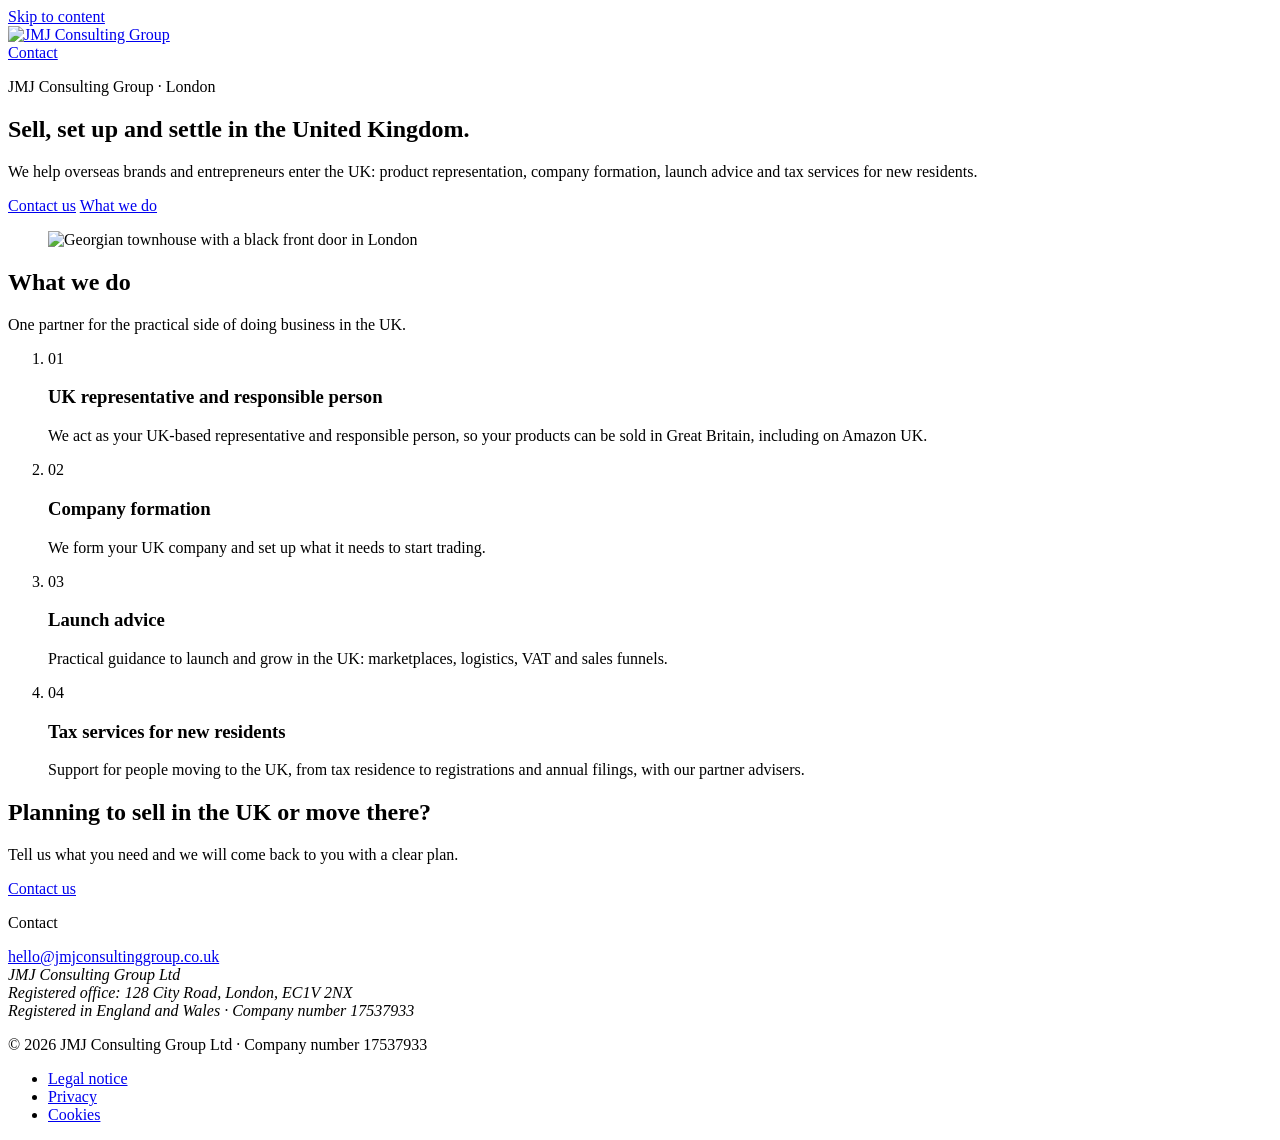
==== index.html @ a65dd3a4 "Add files via upload" ====
<!doctype html>
<html lang="en-GB">
<head>
<meta charset="utf-8">
<meta name="viewport" content="width=device-width, initial-scale=1">
<title>JMJ Consulting Group · Sell, set up and settle in the UK</title>
<meta name="description" content="JMJ Consulting Group helps overseas brands and entrepreneurs enter the UK: product representation, company formation, launch advice and tax services for new residents.">
<meta property="og:title" content="JMJ Consulting Group">
<meta property="og:description" content="Sell, set up and settle in the United Kingdom.">
<meta property="og:type" content="website">
<meta property="og:url" content="https://jmjconsultinggroup.co.uk/">
<meta property="og:image" content="https://jmjconsultinggroup.co.uk/assets/img/hero-consulting-1400.webp">
<meta name="theme-color" content="#F6F3EE">
<link rel="canonical" href="https://jmjconsultinggroup.co.uk/">
<link rel="icon" href="assets/img/favicon.svg" type="image/svg+xml">
<link rel="preload" href="assets/fonts/newsreader-400.woff2" as="font" type="font/woff2" crossorigin>
<link rel="stylesheet" href="assets/site.css">
</head>
<body>
<a class="skip" href="#main">Skip to content</a>

<header class="site-header">
  <div class="wrap">
    <a class="brand" href="./" aria-label="JMJ Consulting Group Ltd, home"><img src="assets/img/logo.svg" alt="JMJ Consulting Group" width="996" height="275"></a>
    <nav class="nav" aria-label="Main"><a href="#contact">Contact</a></nav>
  </div>
</header>

<main id="main">
  <section class="hero">
    <div class="wrap">
      <div>
        <p class="eyebrow">JMJ Consulting Group · London</p>
        <h1>Sell, set up and settle in the United Kingdom.</h1>
        <p class="lead">We help overseas brands and entrepreneurs enter the UK: product representation, company formation, launch advice and tax services for new residents.</p>
        <div class="actions">
          <a class="btn" href="mailto:hello@jmjconsultinggroup.co.uk">Contact us</a>
          <a class="link-quiet" href="#what">What we do</a>
        </div>
      </div>
      <figure>
        <img src="assets/img/hero-consulting-1400.webp" srcset="assets/img/hero-consulting-800.webp 800w, assets/img/hero-consulting-1400.webp 1400w" sizes="(min-width:56rem) 45vw, 100vw" width="1400" height="1120" alt="Georgian townhouse with a black front door in London" fetchpriority="high">
      </figure>
    </div>
  </section>

  <section class="section" id="what" aria-labelledby="h-what">
    <div class="wrap split">
      <header>
        <h2 id="h-what">What we do</h2>
        <p>One partner for the practical side of doing business in the UK.</p>
      </header>
      <ol class="services">
        <li><span class="num" aria-hidden="true">01</span><h3>UK representative and responsible person</h3><p>We act as your UK-based representative and responsible person, so your products can be sold in Great Britain, including on Amazon UK.</p></li>
        <li><span class="num" aria-hidden="true">02</span><h3>Company formation</h3><p>We form your UK company and set up what it needs to start trading.</p></li>
        <li><span class="num" aria-hidden="true">03</span><h3>Launch advice</h3><p>Practical guidance to launch and grow in the UK: marketplaces, logistics, VAT and sales funnels.</p></li>
        <li><span class="num" aria-hidden="true">04</span><h3>Tax services for new residents</h3><p>Support for people moving to the UK, from tax residence to registrations and annual filings, with our partner advisers.</p></li>
      </ol>
    </div>
  </section>

  <section class="section statement" aria-labelledby="h-st">
    <div class="wrap">
      <div>
        <h2 id="h-st">Planning to sell in the UK or move there?</h2>
        <p>Tell us what you need and we will come back to you with a clear plan.</p>
      </div>
      <div><a class="btn" href="mailto:hello@jmjconsultinggroup.co.uk?subject=Enquiry">Contact us</a></div>
    </div>
  </section>
</main>

<footer class="site-footer" id="contact">
  <div class="wrap">
    <div class="top">
      <div>
        <p class="eyebrow">Contact</p>
        <a class="mail" href="mailto:hello@jmjconsultinggroup.co.uk">hello@jmjconsultinggroup.co.uk</a>
      </div>
      <address class="address">JMJ Consulting Group Ltd<br>Registered office: 128 City Road, London, EC1V 2NX<br>Registered in England and Wales · Company number 17537933</address>
    </div>
    <div class="legal">
      <p>© 2026 JMJ Consulting Group Ltd · Company number 17537933</p>
      <ul>
        <li><a href="legal-notice.html">Legal notice</a></li>
        <li><a href="privacy.html">Privacy</a></li>
        <li><a href="cookies.html">Cookies</a></li>
      </ul>
    </div>
  </div>
</footer>
</body>
</html>
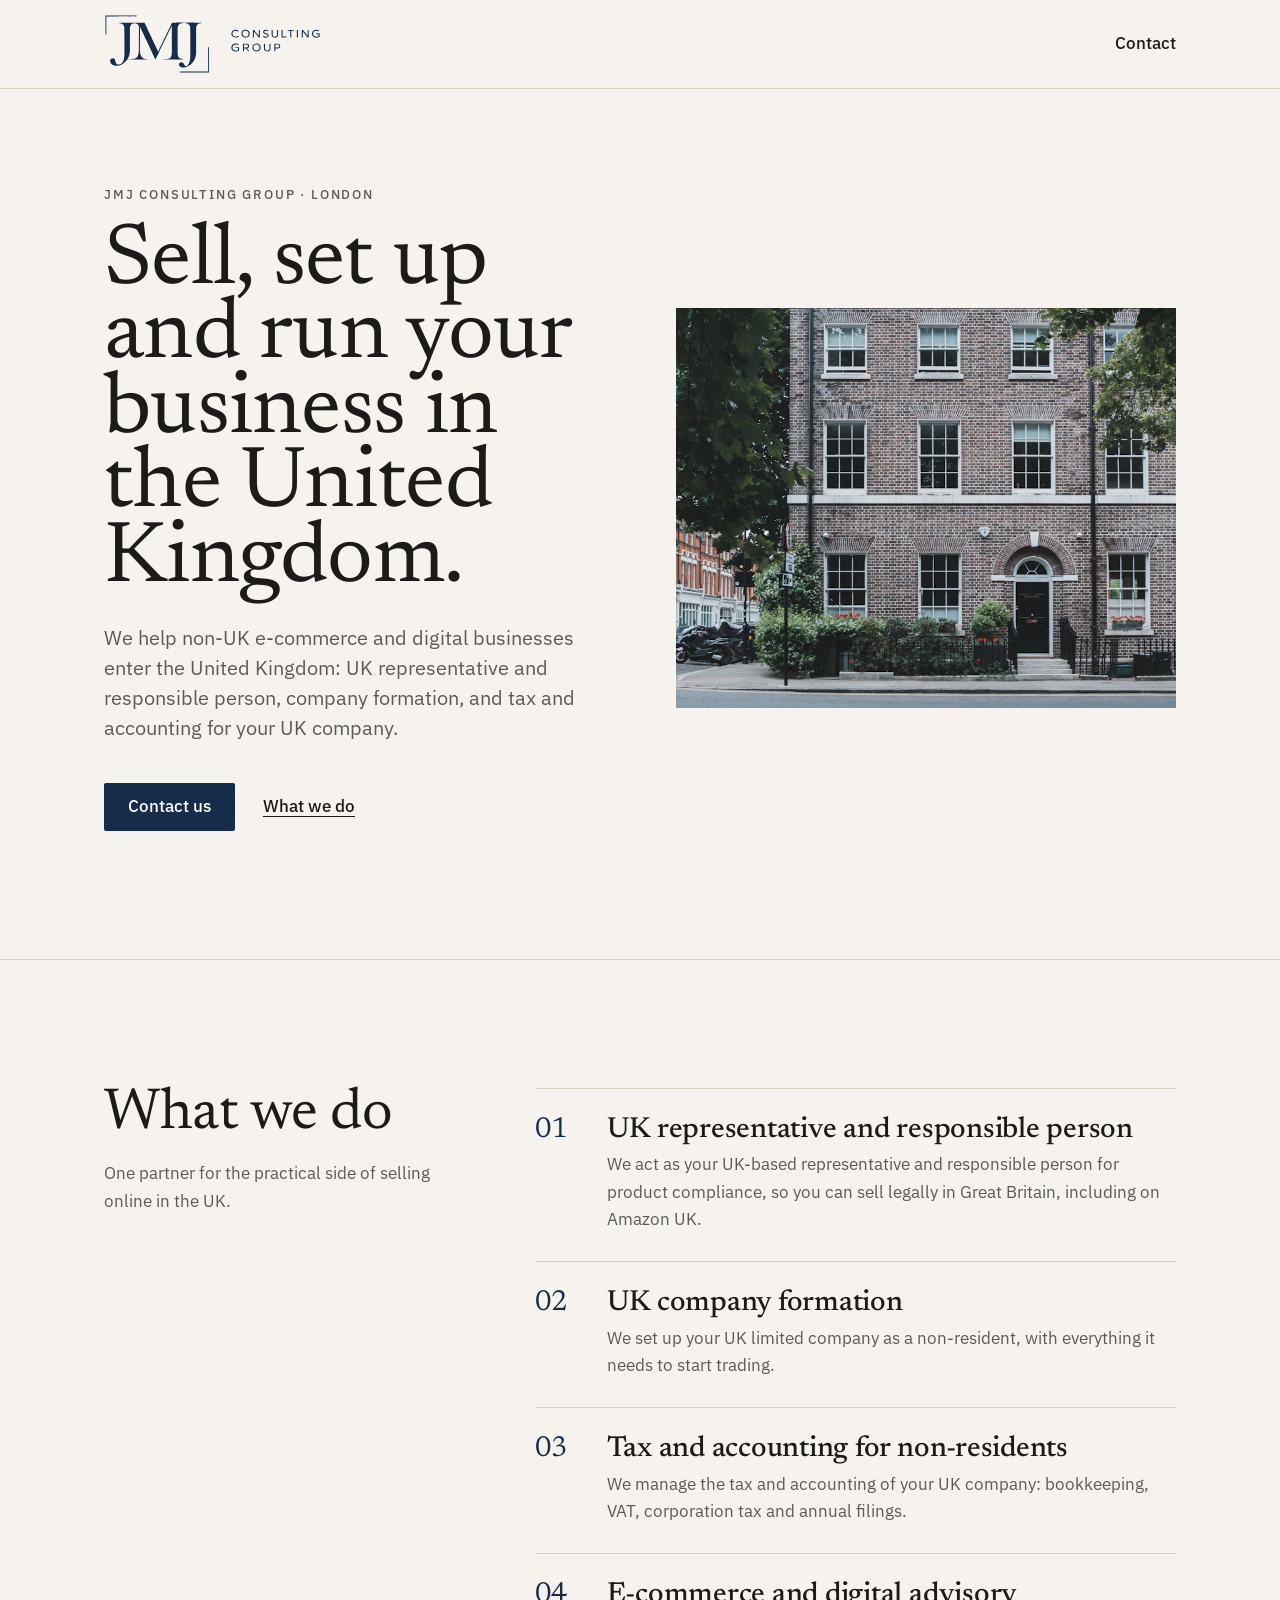
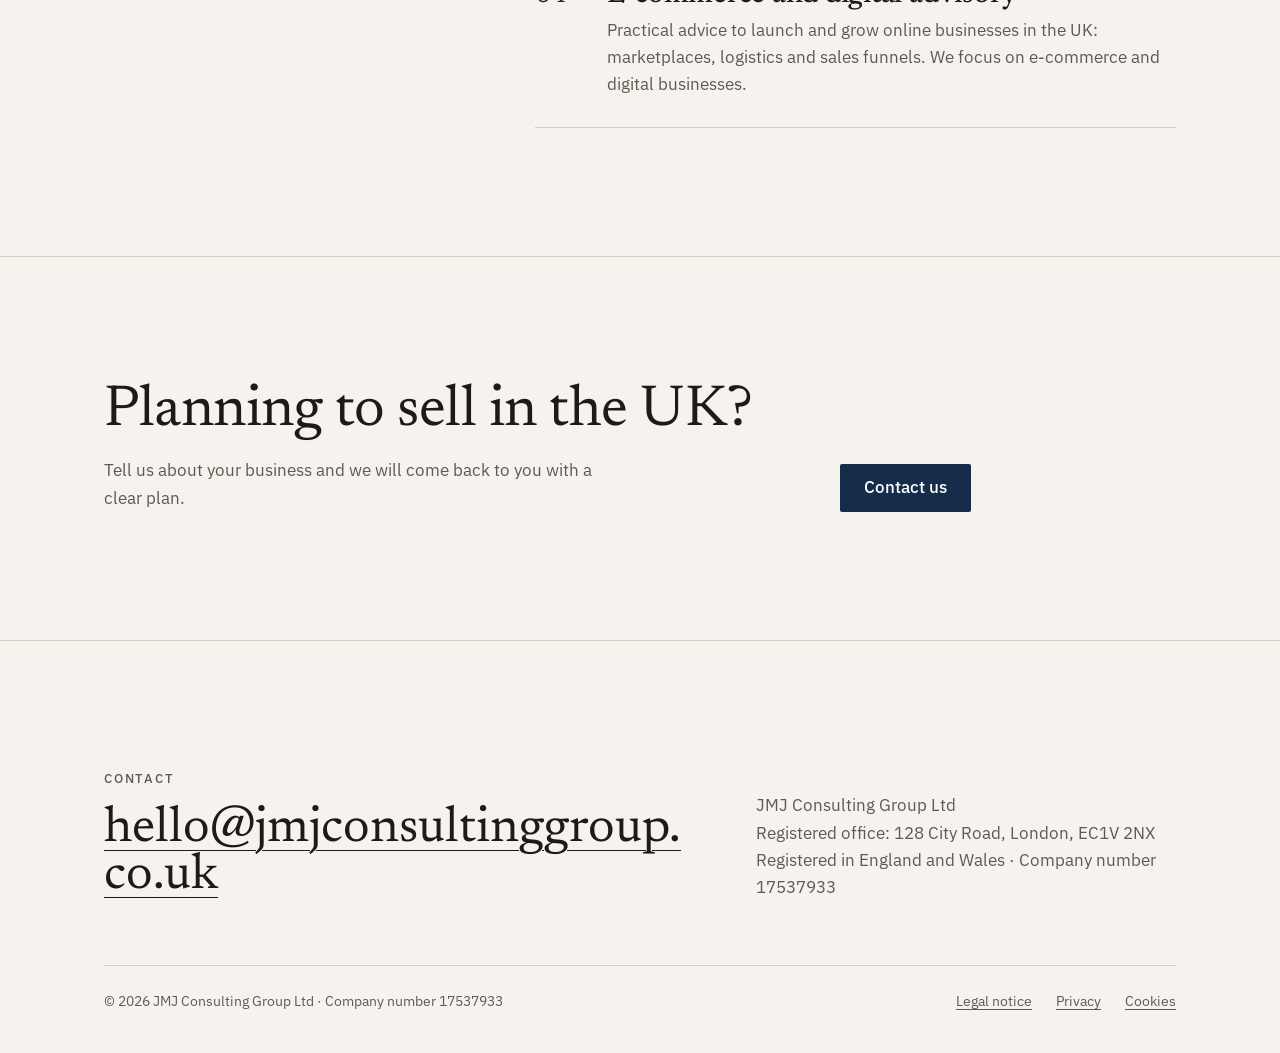
==== commit 3d97d8e4: "Add files via upload" ====
--- a/index.html
+++ b/index.html
@@ -3,10 +3,10 @@
 <head>
 <meta charset="utf-8">
 <meta name="viewport" content="width=device-width, initial-scale=1">
-<title>JMJ Consulting Group · Sell, set up and settle in the UK</title>
-<meta name="description" content="JMJ Consulting Group helps overseas brands and entrepreneurs enter the UK: product representation, company formation, launch advice and tax services for new residents.">
+<title>JMJ Consulting Group · Sell, set up and run your business in the UK</title>
+<meta name="description" content="JMJ Consulting Group helps non-UK e-commerce and digital businesses enter the United Kingdom: UK representative and responsible person, company formation, and tax and accounting for your UK company.">
 <meta property="og:title" content="JMJ Consulting Group">
-<meta property="og:description" content="Sell, set up and settle in the United Kingdom.">
+<meta property="og:description" content="Sell, set up and run your business in the United Kingdom.">
 <meta property="og:type" content="website">
 <meta property="og:url" content="https://jmjconsultinggroup.co.uk/">
 <meta property="og:image" content="https://jmjconsultinggroup.co.uk/assets/img/hero-consulting-1400.webp">
@@ -31,8 +31,8 @@
     <div class="wrap">
       <div>
         <p class="eyebrow">JMJ Consulting Group · London</p>
-        <h1>Sell, set up and settle in the United Kingdom.</h1>
-        <p class="lead">We help overseas brands and entrepreneurs enter the UK: product representation, company formation, launch advice and tax services for new residents.</p>
+        <h1>Sell, set up and run your business in the United Kingdom.</h1>
+        <p class="lead">We help non-UK e-commerce and digital businesses enter the United Kingdom: UK representative and responsible person, company formation, and tax and accounting for your UK company.</p>
         <div class="actions">
           <a class="btn" href="mailto:hello@jmjconsultinggroup.co.uk">Contact us</a>
           <a class="link-quiet" href="#what">What we do</a>
@@ -48,13 +48,13 @@
     <div class="wrap split">
       <header>
         <h2 id="h-what">What we do</h2>
-        <p>One partner for the practical side of doing business in the UK.</p>
+        <p>One partner for the practical side of selling online in the UK.</p>
       </header>
       <ol class="services">
-        <li><span class="num" aria-hidden="true">01</span><h3>UK representative and responsible person</h3><p>We act as your UK-based representative and responsible person, so your products can be sold in Great Britain, including on Amazon UK.</p></li>
-        <li><span class="num" aria-hidden="true">02</span><h3>Company formation</h3><p>We form your UK company and set up what it needs to start trading.</p></li>
-        <li><span class="num" aria-hidden="true">03</span><h3>Launch advice</h3><p>Practical guidance to launch and grow in the UK: marketplaces, logistics, VAT and sales funnels.</p></li>
-        <li><span class="num" aria-hidden="true">04</span><h3>Tax services for new residents</h3><p>Support for people moving to the UK, from tax residence to registrations and annual filings, with our partner advisers.</p></li>
+        <li><span class="num" aria-hidden="true">01</span><h3>UK representative and responsible person</h3><p>We act as your UK-based representative and responsible person for product compliance, so you can sell legally in Great Britain, including on Amazon UK.</p></li>
+        <li><span class="num" aria-hidden="true">02</span><h3>UK company formation</h3><p>We set up your UK limited company as a non-resident, with everything it needs to start trading.</p></li>
+        <li><span class="num" aria-hidden="true">03</span><h3>Tax and accounting for non-residents</h3><p>We manage the tax and accounting of your UK company: bookkeeping, VAT, corporation tax and annual filings.</p></li>
+        <li><span class="num" aria-hidden="true">04</span><h3>E-commerce and digital advisory</h3><p>Practical advice to launch and grow online businesses in the UK: marketplaces, logistics and sales funnels. We focus on e-commerce and digital businesses.</p></li>
       </ol>
     </div>
   </section>
@@ -62,8 +62,8 @@
   <section class="section statement" aria-labelledby="h-st">
     <div class="wrap">
       <div>
-        <h2 id="h-st">Planning to sell in the UK or move there?</h2>
-        <p>Tell us what you need and we will come back to you with a clear plan.</p>
+        <h2 id="h-st">Planning to sell in the UK?</h2>
+        <p>Tell us about your business and we will come back to you with a clear plan.</p>
       </div>
       <div><a class="btn" href="mailto:hello@jmjconsultinggroup.co.uk?subject=Enquiry">Contact us</a></div>
     </div>
--- a/assets/site.css
+++ b/assets/site.css
@@ -0,0 +1,103 @@
+/* JMJ · sistema común (ver WEBS/JMJ/DESIGN.md). Solo cambia --accent por web. */
+@font-face{font-family:"Newsreader";src:url(fonts/newsreader-400.woff2) format("woff2");font-weight:400;font-style:normal;font-display:swap}
+@font-face{font-family:"Newsreader";src:url(fonts/newsreader-500.woff2) format("woff2");font-weight:500;font-style:normal;font-display:swap}
+@font-face{font-family:"Newsreader";src:url(fonts/newsreader-400-italic.woff2) format("woff2");font-weight:400;font-style:italic;font-display:swap}
+@font-face{font-family:"IBM Plex Sans";src:url(fonts/plex-sans-400.woff2) format("woff2");font-weight:400;font-style:normal;font-display:swap}
+@font-face{font-family:"IBM Plex Sans";src:url(fonts/plex-sans-500.woff2) format("woff2");font-weight:500;font-style:normal;font-display:swap}
+
+:root{
+  --paper:#F6F3EE; --paper-2:#EDE8E0; --ink:#1C1B19; --ink-muted:#5E5A53; --line:#D9D1C4;
+  --accent:#152C4B; --accent-hover:#0F2139; --accent-ink:#FFFFFF;
+  --serif:"Newsreader",Georgia,"Times New Roman",serif;
+  --sans:"IBM Plex Sans",system-ui,-apple-system,"Segoe UI",Roboto,sans-serif;
+  --wrap:72rem; --gutter:clamp(1.25rem,4vw,2.5rem); --section:clamp(4rem,2rem + 8vw,8rem);
+}
+*,*::before,*::after{box-sizing:border-box}
+html{-webkit-text-size-adjust:100%;text-size-adjust:100%}
+body{margin:0;background:var(--paper);color:var(--ink);font-family:var(--sans);font-size:1.0625rem;line-height:1.6;font-size-adjust:from-font}
+img{display:block;max-width:100%;height:auto}
+a{color:var(--accent);text-decoration-thickness:1px;text-underline-offset:.22em}
+a:hover{text-decoration-thickness:2px}
+:focus-visible{outline:2px solid var(--ink);outline-offset:3px}
+.wrap{max-width:var(--wrap);margin-inline:auto;padding-inline:var(--gutter)}
+.skip{position:absolute;left:-9999px}
+.skip:focus{left:1rem;top:1rem;z-index:10;background:var(--ink);color:var(--paper);padding:.5rem 1rem}
+
+h1,h2,h3{font-family:var(--serif);font-weight:400;line-height:1.1;letter-spacing:-.01em;margin:0;text-wrap:balance}
+h1{font-size:clamp(2.5rem,1.6rem + 3.6vw,4.5rem);line-height:1.04}
+h2{font-size:clamp(2rem,1.5rem + 2vw,3rem)}
+h3{font-size:1.5rem;line-height:1.2;font-weight:500}
+p{margin:0;text-wrap:pretty}
+em{font-family:var(--serif);font-style:italic}
+.eyebrow{font-size:.8125rem;font-weight:500;letter-spacing:.14em;text-transform:uppercase;color:var(--ink-muted)}
+.lead{font-size:1.25rem;line-height:1.5;color:var(--ink-muted);max-width:34rem}
+
+/* Cabecera */
+.site-header{border-bottom:1px solid var(--line)}
+.site-header .wrap{display:flex;align-items:center;justify-content:space-between;gap:1rem;min-height:5.5rem}
+.brand{display:inline-flex}
+.brand img{height:3rem;width:auto}
+@media (min-width:48rem){.brand img{height:3.75rem}}
+.nav a{color:var(--ink);font-weight:500;text-decoration:none}
+.nav a:hover{text-decoration:underline}
+
+/* Portada */
+.hero{padding-block:clamp(3rem,2rem + 5vw,6rem) var(--section)}
+.hero .wrap{display:grid;gap:3rem;align-items:center}
+.hero h1{margin-top:1.25rem}
+.hero .lead{margin-top:1.5rem}
+.hero figure{margin:0}
+.hero figure img{width:100%;aspect-ratio:5/4;object-fit:cover;filter:saturate(.9)}
+@media (min-width:56rem){.hero .wrap{grid-template-columns:1fr 1fr;gap:4.5rem}}
+.actions{display:flex;flex-wrap:wrap;align-items:center;gap:1rem 1.75rem;margin-top:2.5rem}
+.btn{display:inline-flex;align-items:center;min-height:3rem;padding:0 1.5rem;border-radius:2px;background:var(--accent);color:var(--accent-ink);font-weight:500;text-decoration:none}
+.btn:hover{background:var(--accent-hover)}
+.link-quiet{color:var(--ink);font-weight:500}
+
+/* Secciones */
+.section{padding-block:var(--section);border-top:1px solid var(--line)}
+.split{display:grid;gap:2.5rem}
+@media (min-width:56rem){.split{grid-template-columns:4fr 7fr;gap:4rem}}
+.split > header p{margin-top:1.25rem;color:var(--ink-muted);max-width:24rem}
+.services{list-style:none;margin:0;padding:0}
+.services li{display:grid;grid-template-columns:3.5rem 1fr;gap:.375rem 1rem;padding-block:1.75rem;border-top:1px solid var(--line)}
+.services li:last-child{border-bottom:1px solid var(--line)}
+.services .num{grid-row:span 2;font-family:var(--serif);font-size:1.5rem;line-height:1.2;color:var(--accent)}
+.services p{color:var(--ink-muted);max-width:36rem}
+
+.band{background:var(--paper-2)}
+.brands{display:grid;gap:1px;margin-top:3rem;background:var(--line);border:1px solid var(--line)}
+@media (min-width:48rem){.brands{grid-template-columns:1fr 1fr}}
+.brand-item{display:flex;flex-direction:column;gap:1rem;padding:clamp(1.75rem,1rem + 3vw,3rem);background:var(--paper);color:var(--ink);text-decoration:none}
+.brand-item:hover .go{text-decoration:underline}
+.brand-item p{color:var(--ink-muted);max-width:28rem}
+.brand-item .go{margin-top:auto;padding-top:1rem;color:var(--accent);font-weight:500}
+.wm{font-size:1.75rem;line-height:1}
+.wm-belmore{font-family:var(--serif);font-weight:500;letter-spacing:.18em}
+.wm-mommy{font-family:var(--sans);font-weight:500;letter-spacing:.06em;color:#463B30}
+
+.statement .wrap{display:grid;gap:2rem;align-items:end}
+@media (min-width:56rem){.statement .wrap{grid-template-columns:8fr 4fr;gap:4rem}}
+.statement p{margin-top:1.25rem;color:var(--ink-muted);max-width:34rem}
+
+/* Pie */
+.site-footer{border-top:1px solid var(--line);padding-block:var(--section) 2.5rem}
+.site-footer .top{display:grid;gap:2.5rem}
+@media (min-width:56rem){.site-footer .top{grid-template-columns:7fr 5fr;gap:4rem;align-items:end}}
+.mail{display:inline-block;max-width:100%;margin-top:1rem;font-family:var(--serif);font-size:clamp(1.375rem,1rem + 2vw,2.75rem);line-height:1.15;color:var(--ink);overflow-wrap:anywhere}
+.address{font-style:normal;color:var(--ink-muted)}
+.legal{display:flex;flex-wrap:wrap;justify-content:space-between;gap:1rem 2rem;margin-top:4rem;padding-top:1.5rem;border-top:1px solid var(--line);font-size:.875rem;color:var(--ink-muted)}
+.legal ul{display:flex;flex-wrap:wrap;gap:.5rem 1.5rem;list-style:none;margin:0;padding:0}
+.legal a{color:var(--ink-muted)}
+
+/* Páginas legales */
+.prose{max-width:42rem;padding-block:clamp(3rem,2rem + 4vw,5rem)}
+.prose h1{font-size:clamp(2rem,1.5rem + 2vw,3rem)}
+.prose h2{font-size:1.375rem;font-weight:500;margin-top:2.5rem}
+.prose p,.prose ul{margin-top:1rem}
+.prose li{margin-top:.375rem}
+.prose .back{display:inline-block;margin-bottom:2rem;font-weight:500}
+
+.brand-logo{height:8.5rem;width:auto;align-self:flex-start}
+.brand-logo-wide{height:5.5rem;margin-block:1.25rem}
+.statement .note{margin-top:1.5rem;font-size:.875rem;color:var(--ink-muted);max-width:34rem}
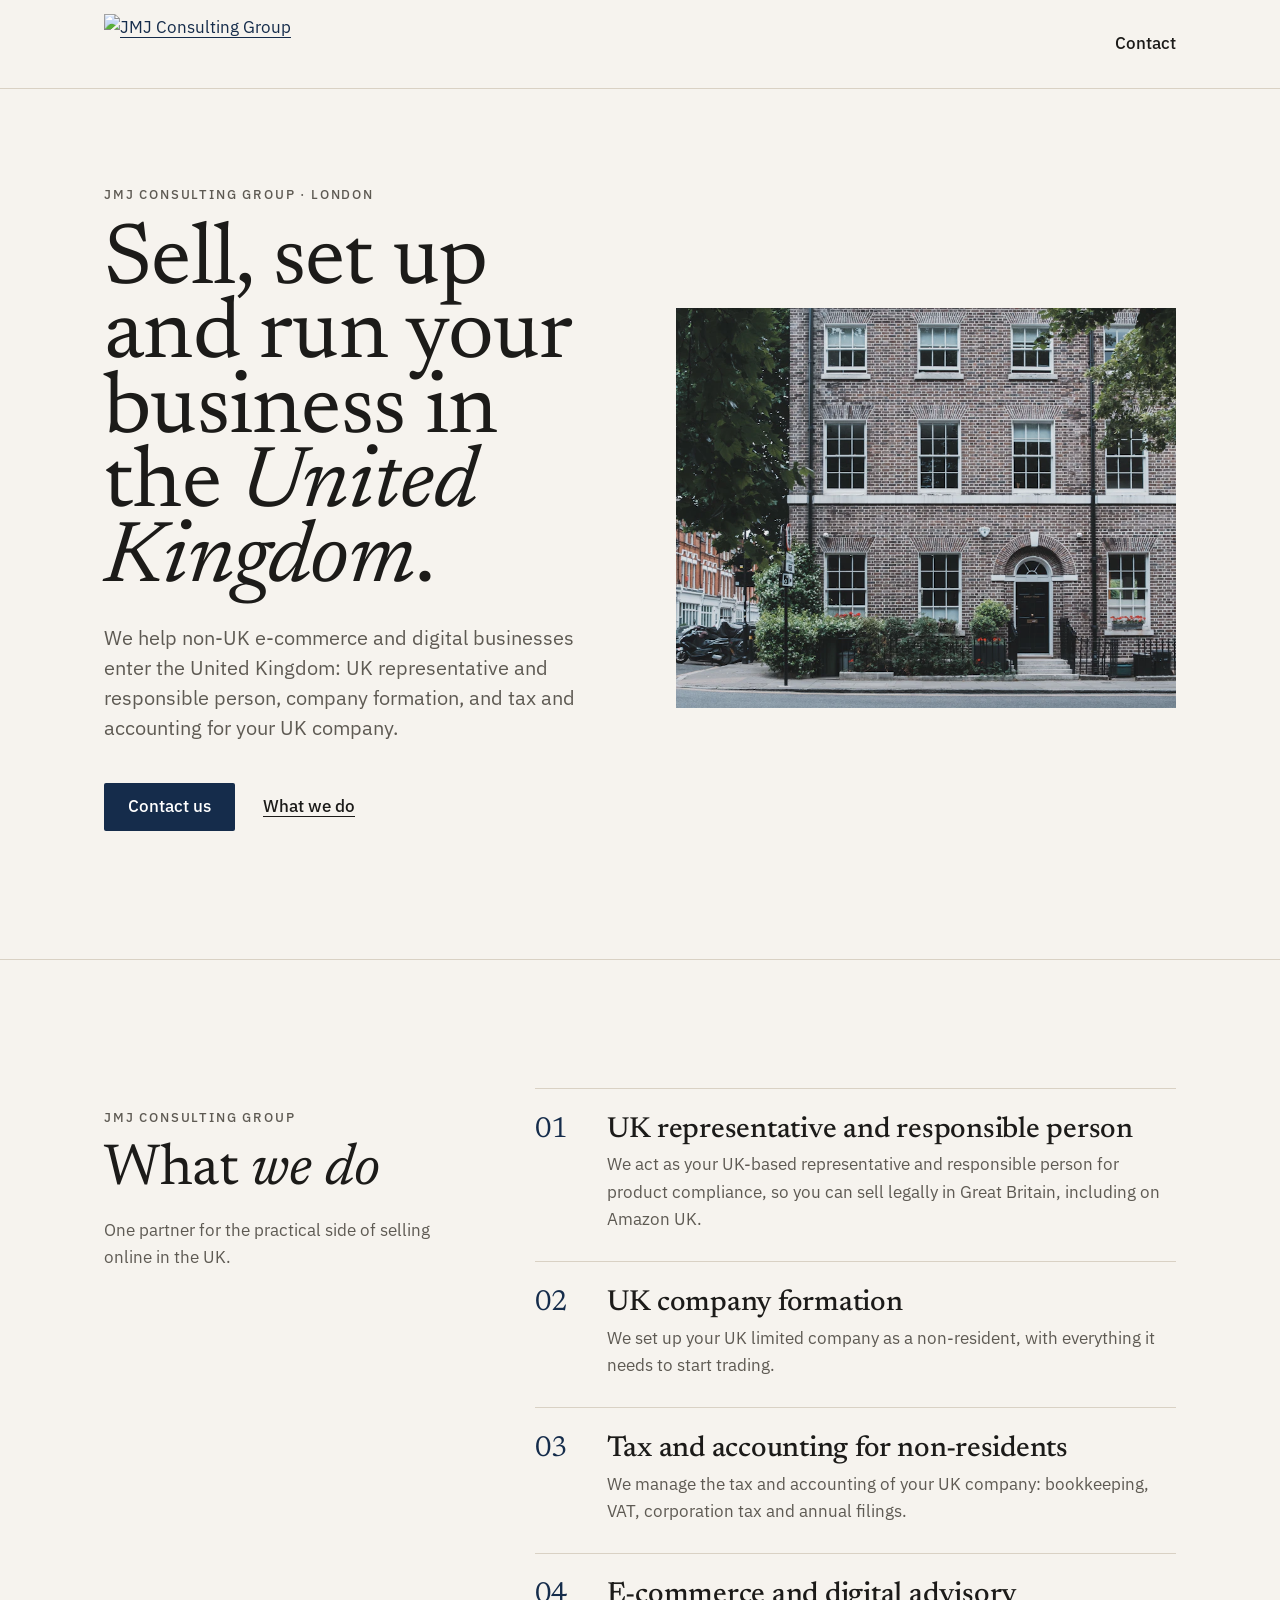
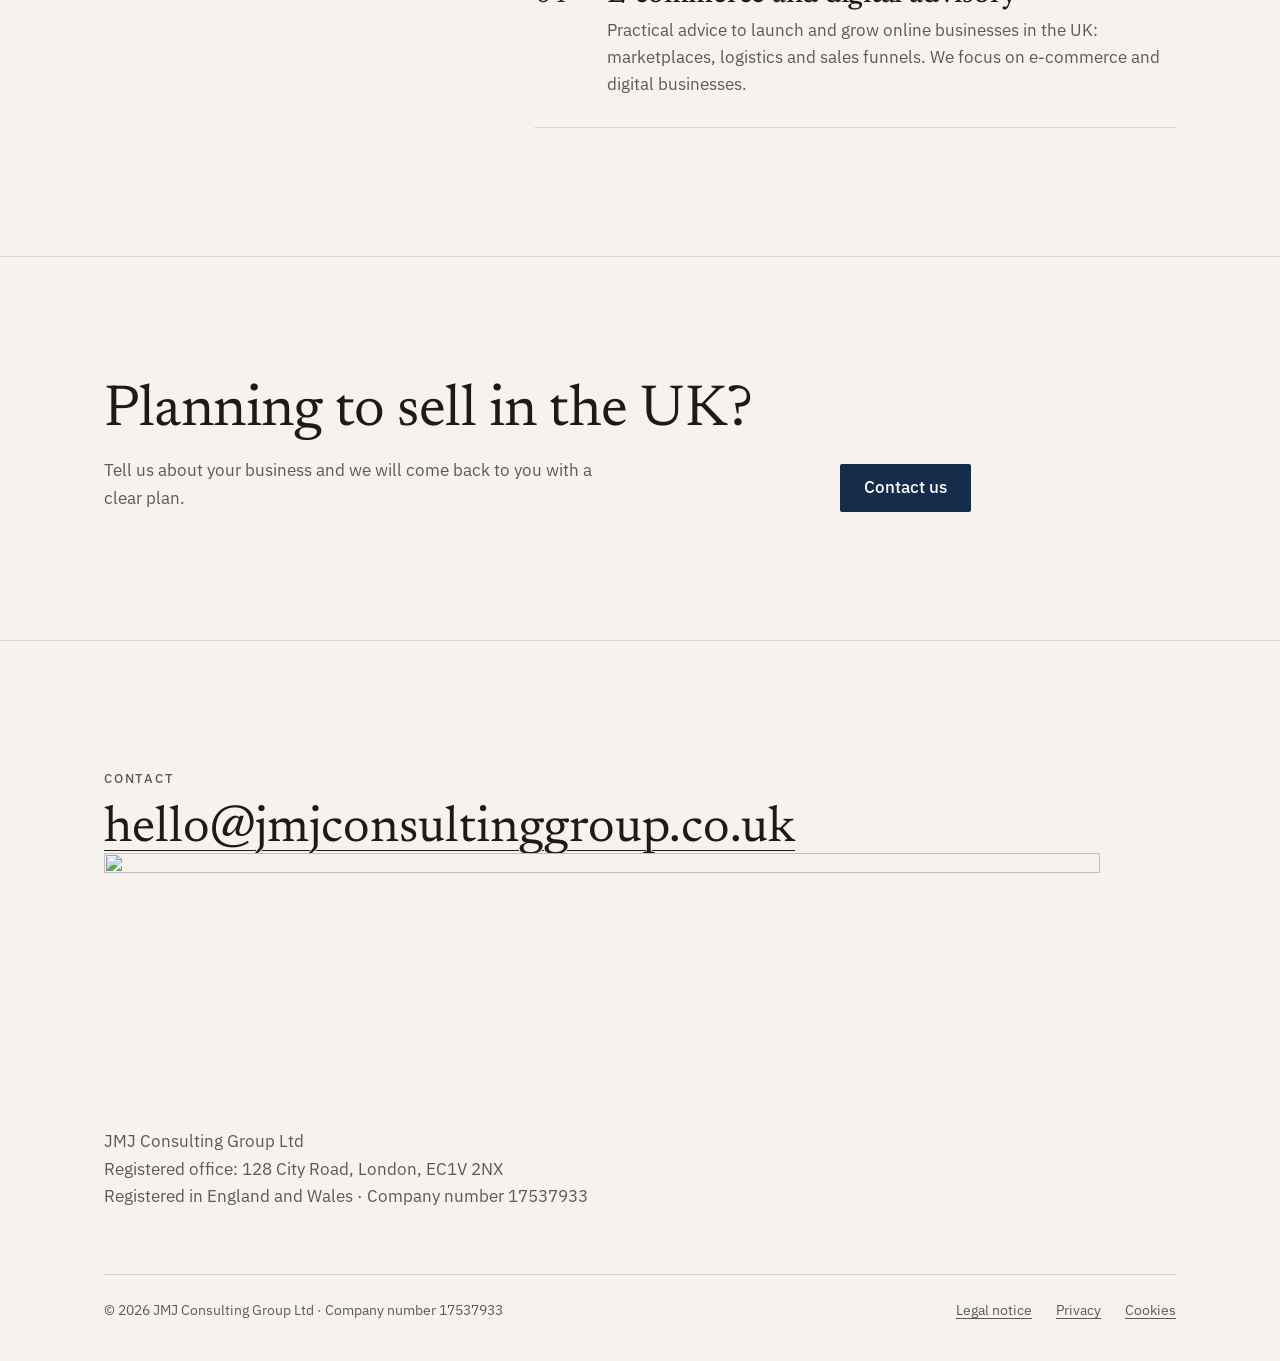
==== commit 5beb54ef: "Add files via upload" ====
--- a/index.html
+++ b/index.html
@@ -6,11 +6,11 @@
 <title>JMJ Consulting Group · Sell, set up and run your business in the UK</title>
 <meta name="description" content="JMJ Consulting Group helps non-UK e-commerce and digital businesses enter the United Kingdom: UK representative and responsible person, company formation, and tax and accounting for your UK company.">
 <meta property="og:title" content="JMJ Consulting Group">
-<meta property="og:description" content="Sell, set up and run your business in the United Kingdom.">
+<meta property="og:description" content="JMJ Consulting Group helps non-UK e-commerce and digital businesses enter the United Kingdom: UK representative and responsible person, company formation, and tax and accounting for your UK company.">
 <meta property="og:type" content="website">
 <meta property="og:url" content="https://jmjconsultinggroup.co.uk/">
 <meta property="og:image" content="https://jmjconsultinggroup.co.uk/assets/img/hero-consulting-1400.webp">
-<meta name="theme-color" content="#F6F3EE">
+<meta name="theme-color" content="#152C4B">
 <link rel="canonical" href="https://jmjconsultinggroup.co.uk/">
 <link rel="icon" href="assets/img/favicon.svg" type="image/svg+xml">
 <link rel="preload" href="assets/fonts/newsreader-400.woff2" as="font" type="font/woff2" crossorigin>
@@ -18,36 +18,37 @@
 </head>
 <body>
 <a class="skip" href="#main">Skip to content</a>
-
-<header class="site-header">
+<header class="site-header top">
   <div class="wrap">
-    <a class="brand" href="./" aria-label="JMJ Consulting Group Ltd, home"><img src="assets/img/logo.svg" alt="JMJ Consulting Group" width="996" height="275"></a>
+    <a class="brand" href="./" aria-label="JMJ Consulting Group Ltd, home"><img src="assets/img/logo-light.svg" alt="JMJ Consulting Group" width="996" height="275"></a>
     <nav class="nav" aria-label="Main"><a href="#contact">Contact</a></nav>
   </div>
 </header>
 
 <main id="main">
-  <section class="hero">
+  <section class="hero top" aria-labelledby="h-hero">
     <div class="wrap">
-      <div>
+      <div class="copy">
         <p class="eyebrow">JMJ Consulting Group · London</p>
-        <h1>Sell, set up and run your business in the United Kingdom.</h1>
+        <h1 id="h-hero">Sell, set up and run your business in the <em>United Kingdom</em>.</h1>
         <p class="lead">We help non-UK e-commerce and digital businesses enter the United Kingdom: UK representative and responsible person, company formation, and tax and accounting for your UK company.</p>
         <div class="actions">
-          <a class="btn" href="mailto:hello@jmjconsultinggroup.co.uk">Contact us</a>
+          <a class="btn btn-second" href="mailto:hello@jmjconsultinggroup.co.uk">Contact us</a>
           <a class="link-quiet" href="#what">What we do</a>
         </div>
       </div>
-      <figure>
-        <img src="assets/img/hero-consulting-1400.webp" srcset="assets/img/hero-consulting-800.webp 800w, assets/img/hero-consulting-1400.webp 1400w" sizes="(min-width:56rem) 45vw, 100vw" width="1400" height="1120" alt="Georgian townhouse with a black front door in London" fetchpriority="high">
+      <figure class="corners">
+        <img src="assets/img/hero-consulting-1400.webp" srcset="assets/img/hero-consulting-800.webp 800w, assets/img/hero-consulting-1400.webp 1400w" sizes="(min-width:56rem) 38vw, 100vw" width="1400" height="1120" alt="Georgian townhouse with a black front door in London" fetchpriority="high">
       </figure>
     </div>
+    <div class="spacer"></div>
   </section>
 
-  <section class="section" id="what" aria-labelledby="h-what">
+  <section class="section first" id="what" aria-labelledby="h-what">
     <div class="wrap split">
       <header>
-        <h2 id="h-what">What we do</h2>
+        <p class="eyebrow">JMJ Consulting Group</p>
+        <h2 id="h-what" style="margin-top:1rem">What <em>we do</em></h2>
         <p>One partner for the practical side of selling online in the UK.</p>
       </header>
       <ol class="services">
@@ -61,23 +62,26 @@
 
   <section class="section statement" aria-labelledby="h-st">
     <div class="wrap">
-      <div>
+      <div class="box corners">
         <h2 id="h-st">Planning to sell in the UK?</h2>
         <p>Tell us about your business and we will come back to you with a clear plan.</p>
       </div>
-      <div><a class="btn" href="mailto:hello@jmjconsultinggroup.co.uk?subject=Enquiry">Contact us</a></div>
+      <div><a class="btn btn-second" href="mailto:hello@jmjconsultinggroup.co.uk?subject=Enquiry">Contact us</a></div>
     </div>
   </section>
 </main>
 
 <footer class="site-footer" id="contact">
   <div class="wrap">
-    <div class="top">
+    <div class="row">
       <div>
         <p class="eyebrow">Contact</p>
-        <a class="mail" href="mailto:hello@jmjconsultinggroup.co.uk">hello@jmjconsultinggroup.co.uk</a>
+        <a class="mail" href="mailto:hello@jmjconsultinggroup.co.uk">hello@<wbr>jmjconsultinggroup.co.uk</a>
       </div>
-      <address class="address">JMJ Consulting Group Ltd<br>Registered office: 128 City Road, London, EC1V 2NX<br>Registered in England and Wales · Company number 17537933</address>
+      <div>
+        <img class="foot-logo" src="assets/img/logo-light.svg" alt="" width="996" height="275" loading="lazy">
+        <address class="address">JMJ Consulting Group Ltd<br>Registered office: 128 City Road, London, EC1V 2NX<br>Registered in England and Wales · Company number 17537933</address>
+      </div>
     </div>
     <div class="legal">
       <p>© 2026 JMJ Consulting Group Ltd · Company number 17537933</p>
